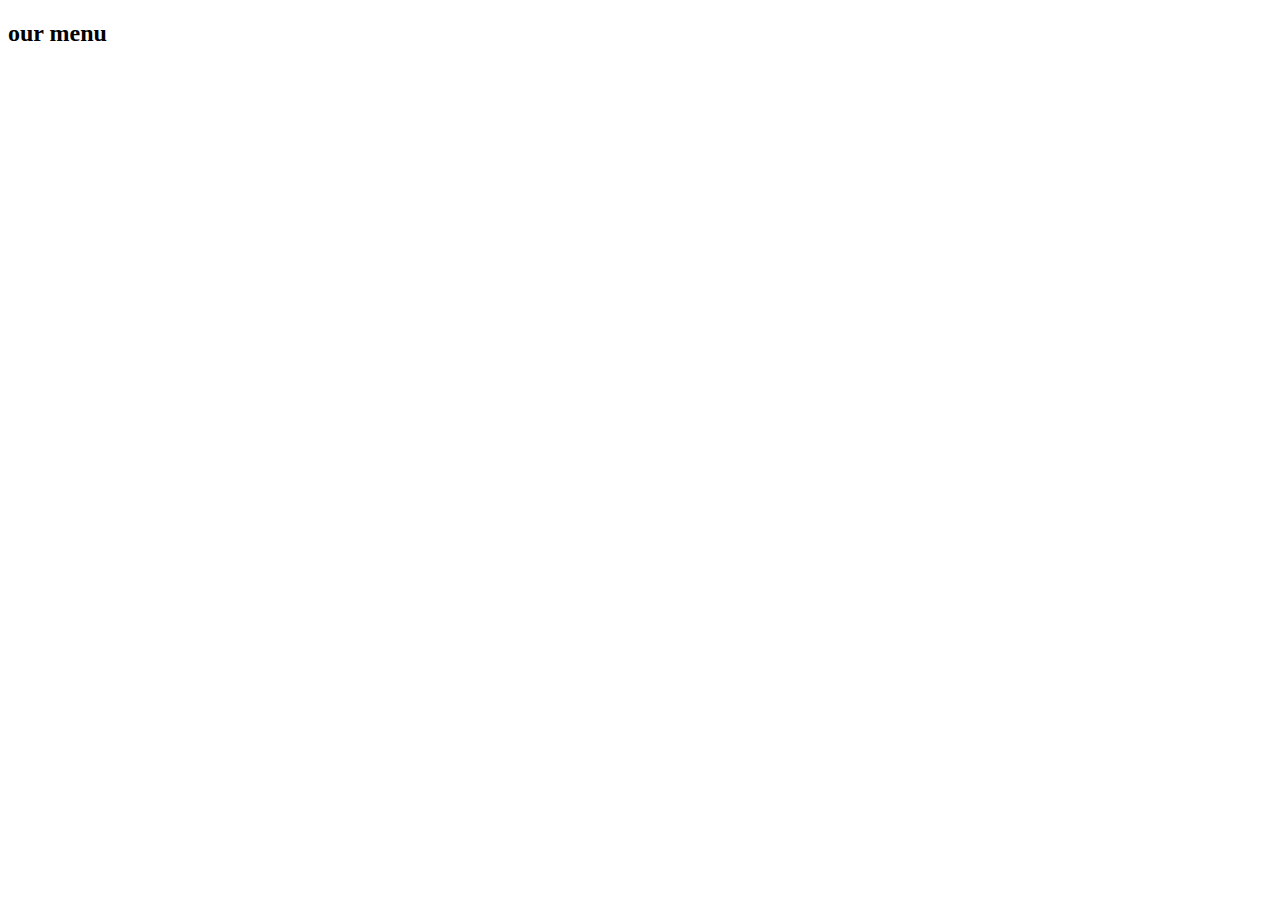
==== Menu/index.html @ 94baff16 "added all the images" ====
<!DOCTYPE html>
<html lang="en">

<head>
    <meta charset="UTF-8" />
    <meta name="viewport" content="width=device-width, initial-scale=1.0" />
    <title>Menu</title>
    <!-- font-awesome -->
    <link rel="stylesheet" href="https://cdnjs.cloudflare.com/ajax/libs/font-awesome/5.14.0/css/all.min.css" />

    <!-- styles -->
    <link rel="stylesheet" href="styles.css" />
</head>

<body>
    <section class="menu">
    <!-- title -->
        <div class="title">
            <h2>our menu</h2>
            <div class="underline"></div>
        </div>
        <!-- filter -->
        <!-- menu item -->
        <div class="section-center"></div>
    </section>

    <!-- javascript -->
    <script src="menu.js"></script>
</body>

</html>
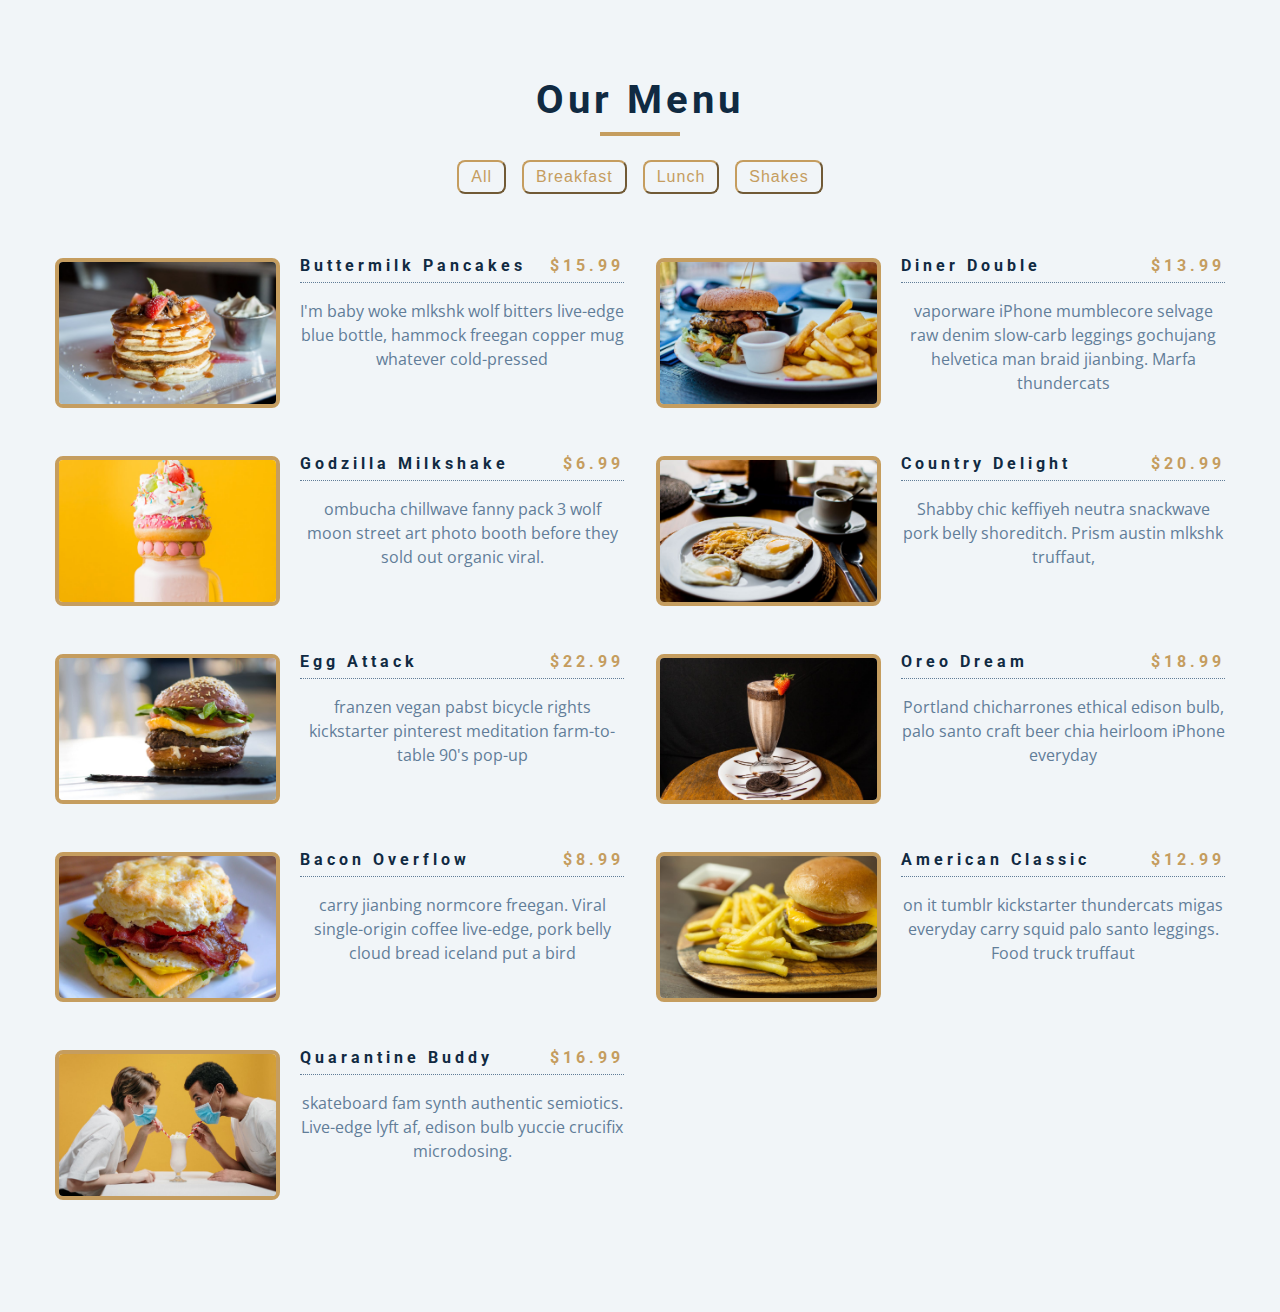
==== commit 39e4747a: "completed menu project" ====
--- a/Menu/index.html
+++ b/Menu/index.html
@@ -9,19 +9,80 @@
     <link rel="stylesheet" href="https://cdnjs.cloudflare.com/ajax/libs/font-awesome/5.14.0/css/all.min.css" />
 
     <!-- styles -->
-    <link rel="stylesheet" href="styles.css" />
+    <link rel="stylesheet" href="style.css" />
 </head>
 
 <body>
-    <section class="menu">
-    <!-- title -->
+    <section class="menu"><!-- title -->
         <div class="title">
             <h2>our menu</h2>
-            <div class="underline"></div>
-        </div>
-        <!-- filter -->
-        <!-- menu item -->
-        <div class="section-center"></div>
+            <div class="underline"></div><br>
+            <!-- filter buttons -->
+            <div class="btn-container">
+                <button type="button" class="filter-btn" data-id="all">all</button>
+                <button type="button" class="filter-btn" data-id="breakfast">
+                    breakfast
+                </button>
+                <button type="button" class="filter-btn" data-id="lunch">lunch</button>
+                <button type="button" class="filter-btn" data-id="shakes">
+                    shakes
+                </button>
+
+            </div>
+            <!-- filter -->
+            <!-- menu item -->
+            <div class="section-center">
+                <article class="menu-item">
+                    <img src="menu-item.jpeg" class="photo" alt="menu">
+                    <div class="item-info">
+                        <header>
+                            <h4>buttermilk pancake</h4>
+                            <h4 class="price">$15</h4>
+                        </header>
+                        <p class="item-text">Lorem ipsum dolor sit amet consectetur adipisicing elit. Ipsa minus,
+                            adipisci
+                            tenetur asperiores assumenda dolores ab cum sapiente explicabo iste similique maiores
+                            accusantium omnis recusandae suscipit praesentium fugit. Quaerat, nesciunt.</p>
+                    </div>
+                </article>
+
+                <!-- end of menu item -->
+                <!-- menu item -->
+                <div class="section-center">
+                    <article class="menu-item">
+                        <img src="menu-item.jpeg" class="photo" alt="menu">
+                        <div class="item-info">
+                            <header>
+                                <h4>buttermilk pancake</h4>
+                                <h4 class="price">$15</h4>
+                            </header>
+                            <p class="item-text">Lorem ipsum dolor sit amet consectetur adipisicing elit. Ipsa minus,
+                                adipisci tenetur asperiores assumenda dolores ab cum sapiente explicabo iste similique
+                                maiores accusantium omnis recusandae suscipit praesentium fugit. Quaerat, nesciunt.</p>
+                        </div>
+                    </article>
+
+                    <!-- end of menu item -->
+                    <!-- menu item -->
+                    <div class="section-center">
+                        <article class="menu-item">
+                            <img src="menu-item.jpeg" class="photo" alt="menu">
+                            <div class="item-info">
+                                <header>
+                                    <h4>buttermilk pancake</h4>
+                                    <h4 class="price">$15</h4>
+                                </header>
+                                <p class="item-text">Lorem ipsum dolor sit amet consectetur adipisicing elit. Ipsa
+                                    minus,
+                                    adipisci tenetur asperiores assumenda dolores ab cum sapiente explicabo iste
+                                    similique
+                                    maiores accusantium omnis recusandae suscipit praesentium fugit. Quaerat, nesciunt.
+                                </p>
+                            </div>
+                        </article>
+
+                        <!-- end of menu item -->
+                    </div>
     </section>
 
     <!-- javascript -->
--- a/Menu/style.css
+++ b/Menu/style.css
@@ -0,0 +1,300 @@
+/*
+=============== 
+Fonts
+===============
+*/
+@import url("https://fonts.googleapis.com/css?family=Open+Sans|Roboto:400,700&display=swap");
+
+/*
+=============== 
+Variables
+===============
+*/
+
+:root {
+    /* dark shades of primary color*/
+    --clr-primary-1: hsl(205, 86%, 17%);
+    --clr-primary-2: hsl(205, 77%, 27%);
+    --clr-primary-3: hsl(205, 72%, 37%);
+    --clr-primary-4: hsl(205, 63%, 48%);
+    /* primary/main color */
+    --clr-primary-5: #49a6e9;
+    /* lighter shades of primary color */
+    --clr-primary-6: hsl(205, 89%, 70%);
+    --clr-primary-7: hsl(205, 90%, 76%);
+    --clr-primary-8: hsl(205, 86%, 81%);
+    --clr-primary-9: hsl(205, 90%, 88%);
+    --clr-primary-10: hsl(205, 100%, 96%);
+    /* darkest grey - used for headings */
+    --clr-grey-1: hsl(209, 61%, 16%);
+    --clr-grey-2: hsl(211, 39%, 23%);
+    --clr-grey-3: hsl(209, 34%, 30%);
+    --clr-grey-4: hsl(209, 28%, 39%);
+    /* grey used for paragraphs */
+    --clr-grey-5: hsl(210, 22%, 49%);
+    --clr-grey-6: hsl(209, 23%, 60%);
+    --clr-grey-7: hsl(211, 27%, 70%);
+    --clr-grey-8: hsl(210, 31%, 80%);
+    --clr-grey-9: hsl(212, 33%, 89%);
+    --clr-grey-10: hsl(210, 36%, 96%);
+    --clr-white: #fff;
+    --clr-red-dark: hsl(360, 67%, 44%);
+    --clr-red-light: hsl(360, 71%, 66%);
+    --clr-green-dark: hsl(125, 67%, 44%);
+    --clr-green-light: hsl(125, 71%, 66%);
+    --clr-gold: #c59d5f;
+    --clr-black: #222;
+    --ff-primary: "Roboto", sans-serif;
+    --ff-secondary: "Open Sans", sans-serif;
+    --transition: all 0.3s linear;
+    --spacing: 0.25rem;
+    --radius: 0.5rem;
+    --light-shadow: 0 5px 15px rgba(0, 0, 0, 0.1);
+    --dark-shadow: 0 5px 15px rgba(0, 0, 0, 0.2);
+    --max-width: 1170px;
+    --fixed-width: 620px;
+}
+
+/*
+=============== 
+Global Styles
+===============
+*/
+
+*,
+::after,
+::before {
+    margin: 0;
+    padding: 0;
+    box-sizing: border-box;
+}
+
+body {
+    font-family: var(--ff-secondary);
+    background: var(--clr-grey-10);
+    color: var(--clr-grey-1);
+    line-height: 1.5;
+    font-size: 0.875rem;
+}
+
+ul {
+    list-style-type: none;
+}
+
+a {
+    text-decoration: none;
+}
+
+img:not(.logo) {
+    width: 100%;
+}
+
+img {
+    display: block;
+}
+
+h1,
+h2,
+h3,
+h4 {
+    letter-spacing: var(--spacing);
+    text-transform: capitalize;
+    line-height: 1.25;
+    margin-bottom: 0.75rem;
+    font-family: var(--ff-primary);
+}
+
+h1 {
+    font-size: 3rem;
+}
+
+h2 {
+    font-size: 2rem;
+}
+
+h3 {
+    font-size: 1.25rem;
+}
+
+h4 {
+    font-size: 0.875rem;
+}
+
+p {
+    margin-bottom: 1.25rem;
+    color: var(--clr-grey-5);
+}
+
+@media screen and (min-width: 800px) {
+    h1 {
+        font-size: 4rem;
+    }
+
+    h2 {
+        font-size: 2.5rem;
+    }
+
+    h3 {
+        font-size: 1.75rem;
+    }
+
+    h4 {
+        font-size: 1rem;
+    }
+
+    body {
+        font-size: 1rem;
+    }
+
+    h1,
+    h2,
+    h3,
+    h4 {
+        line-height: 1;
+    }
+}
+
+/*  global classes */
+
+.btn {
+    text-transform: uppercase;
+    background: transparent;
+    color: var(--clr-black);
+    padding: 0.375rem 0.75rem;
+    letter-spacing: var(--spacing);
+    display: inline-block;
+    transition: var(--transition);
+    font-size: 0.875rem;
+    border: 2px solid var(--clr-black);
+    cursor: pointer;
+    box-shadow: 0 1px 3px rgba(0, 0, 0, 0.2);
+    border-radius: var(--radius);
+}
+
+.btn:hover {
+    color: var(--clr-white);
+    background: var(--clr-black);
+}
+
+/* section */
+.section {
+    padding: 5rem 0;
+}
+
+main {
+    min-height: 100vh;
+    display: grid;
+    place-items: center;
+}
+
+/*
+=============== 
+Menu
+===============
+*/
+
+.menu {
+    padding: 5rem 0;
+}
+
+.title {
+    text-align: center;
+    margin-bottom: 2rem;
+}
+
+.underline {
+    width: 5rem;
+    height: 0.25rem;
+    background: var(--clr-gold);
+    margin-left: auto;
+    margin-right: auto;
+}
+
+.btn-container {
+    margin-bottom: 4rem;
+    display: flex;
+    justify-content: center;
+}
+
+.filter-btn {
+    background: transparent;
+    border-color: var(--clr-gold);
+    font-size: 1rem;
+    text-transform: capitalize;
+    margin: 0 0.5rem;
+    letter-spacing: 1px;
+    border-radius: var(--radius);
+    padding: 0.375rem 0.75rem;
+    color: var(--clr-gold);
+    cursor: pointer;
+    transition: var(--transition);
+}
+
+.filter-btn:hover {
+    background: var(--clr-gold);
+    color: var(--clr-white);
+}
+
+.section-center {
+    width: 90vw;
+    margin: 0 auto;
+    max-width: 1170px;
+    display: grid;
+    gap: 3rem 2rem;
+    justify-items: center;
+}
+
+.menu-item {
+    display: grid;
+    gap: 1rem 2rem;
+    max-width: 25rem;
+}
+
+.photo {
+    object-fit: cover;
+    height: 200px;
+    border: 0.25rem solid var(--clr-gold);
+    border-radius: var(--radius);
+}
+
+.item-info header {
+    display: flex;
+    justify-content: space-between;
+    border-bottom: 0.5px dotted var(--clr-grey-5);
+}
+
+.item-info h4 {
+    margin-bottom: 0.5rem;
+}
+
+.price {
+    color: var(--clr-gold);
+}
+
+.item-text {
+    margin-bottom: 0;
+    padding-top: 1rem;
+}
+
+@media screen and (min-width: 768px) {
+    .menu-item {
+        grid-template-columns: 225px 1fr;
+        gap: 0 1.25rem;
+        max-width: 40rem;
+    }
+
+    .photo {
+        height: 175px;
+    }
+}
+
+@media screen and (min-width: 1200px) {
+    .section-center {
+        width: 95vw;
+        grid-template-columns: 1fr 1fr;
+    }
+
+    .photo {
+        height: 150px;
+    }
+}